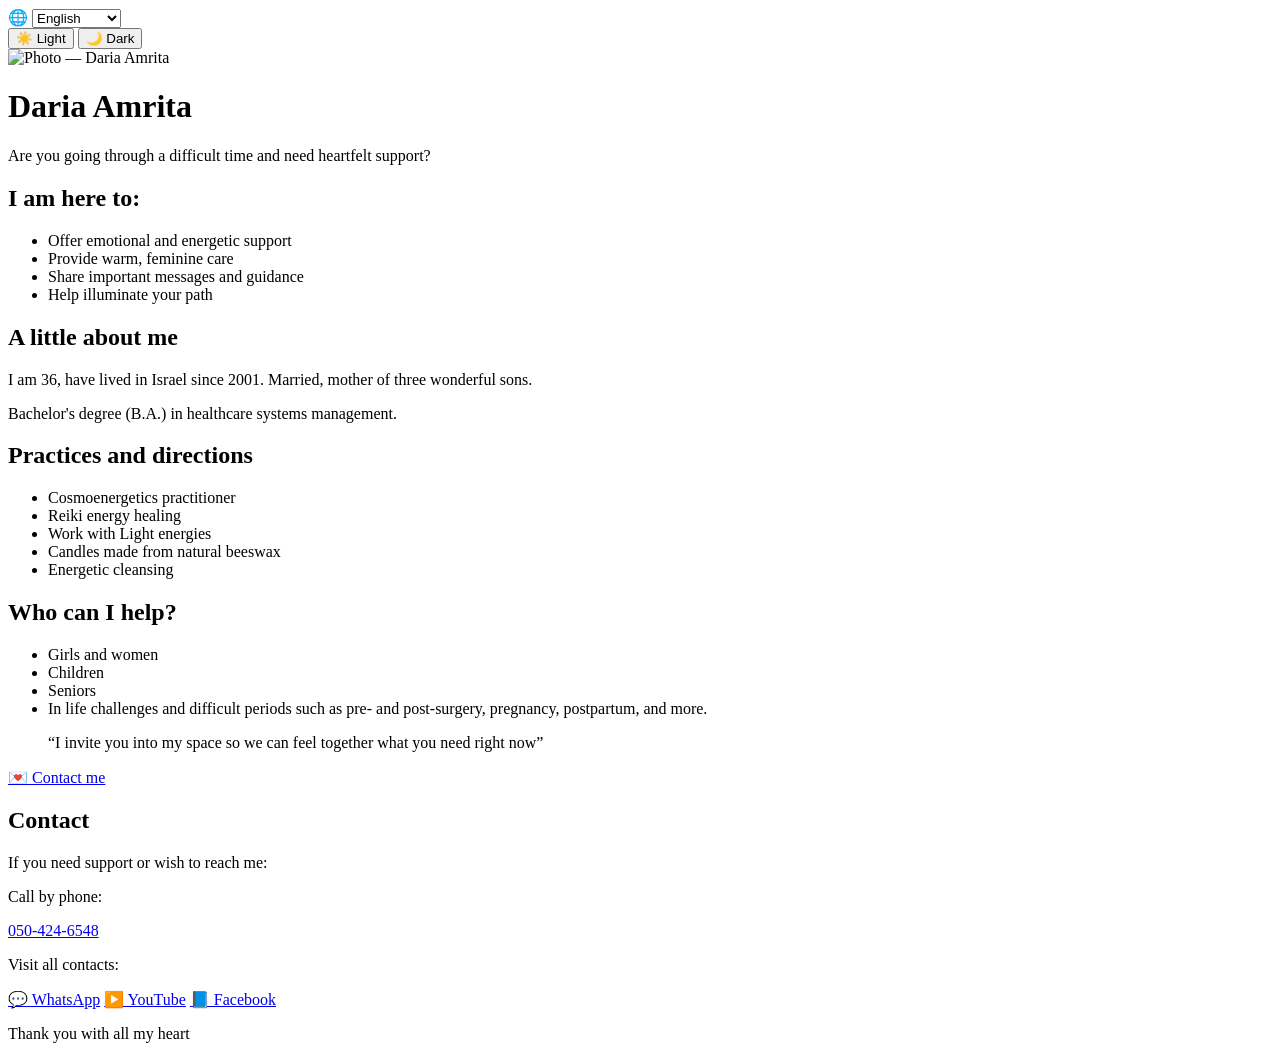
==== index.source.html @ 79fa558c "Create index.source.html" ====
<!DOCTYPE html>
<html lang="en">
<head>
  <meta charset="UTF-8">
  <meta name="viewport" content="width=device-width, initial-scale=1.0">
  <meta name="description" content="Daria Amrita — emotional and energetic support, Reiki, work with Light energies. Israel.">
  <title>Daria Amrita</title>
  <script>
    (function () {
      if (!/github\.io$/i.test(location.hostname)) {
        return;
      }
      var parts = location.pathname.split('/').filter(Boolean);
      if (parts.length && /\.html?$/i.test(parts[parts.length - 1])) {
        parts.pop();
      }
      if (parts.length) {
        var base = document.createElement('base');
        base.href = '/' + parts.join('/') + '/';
        document.head.appendChild(base);
      }
    })();
  </script>
  <script>
    (function () {
      if (localStorage.getItem('theme') === 'dark') {
        document.documentElement.setAttribute('data-theme', 'dark');
      }
      var lang = localStorage.getItem('lang') || 'en';
      document.documentElement.lang = lang;
      if (lang === 'ar' || lang === 'he') {
        document.documentElement.dir = 'rtl';
      }
    })();
  </script>
    <link rel="stylesheet" href="styles.css">
</head>
<body>

  <div class="toolbar">
    <label class="lang-switch">
      <span class="lang-switch__icon" aria-hidden="true">🌐</span>
      <select id="lang-select" class="lang-switch__select" aria-label="Site language">
        <option value="en" selected>English</option>
        <option value="ru">Русский</option>
        <option value="uk">Українська</option>
        <option value="de">Deutsch</option>
        <option value="fr">Français</option>
        <option value="es">Español</option>
        <option value="it">Italiano</option>
        <option value="pt">Português</option>
        <option value="pl">Polski</option>
        <option value="tr">Türkçe</option>
        <option value="ar">العربية</option>
        <option value="he">עברית</option>
        <option value="zh">中文</option>
        <option value="ja">日本語</option>
        <option value="ko">한국어</option>
      </select>
    </label>

    <div class="theme-switch" role="group" aria-label="Display theme">
      <button
        type="button"
        class="theme-switch__btn is-active"
        data-theme-set="light"
        aria-pressed="true"
        data-i18n="themeLight"
      >
        ☀️ Light
      </button>
      <button
        type="button"
        class="theme-switch__btn"
        data-theme-set="dark"
        aria-pressed="false"
        data-i18n="themeDark"
      >
        🌙 Dark
      </button>
    </div>
  </div>

  <div class="hero">
    <div class="overlay" aria-hidden="true"></div>

    <main class="content">

      <header>
        <img
          class="avatar"
          src="https://i.postimg.cc/G3xcrHGc/Whats-App-Image-2026-05-20-at-17-21-42.jpg"
          alt="Photo — Daria Amrita"
          width="180"
          height="180"
          loading="eager"
          data-i18n-alt="avatarAlt"
        >
        <h1 class="page-title" data-i18n="pageTitle">Daria Amrita</h1>
        <p class="intro" data-i18n="intro">
          Are you going through a difficult time and need heartfelt support?
        </p>
      </header>

      <section class="card" aria-labelledby="help-title">
        <h2 class="card__title" id="help-title" data-i18n="helpTitle">I am here to:</h2>
        <ul class="card__list">
          <li data-i18n="help1">Offer emotional and energetic support</li>
          <li data-i18n="help2">Provide warm, feminine care</li>
          <li data-i18n="help3">Share important messages and guidance</li>
          <li data-i18n="help4">Help illuminate your path</li>
        </ul>
      </section>

      <section class="card" aria-labelledby="about-title">
        <h2 class="card__title" id="about-title" data-i18n="aboutTitle">A little about me</h2>
        <p data-i18n="aboutP1">
          I am 36, have lived in Israel since 2001. Married, mother of three wonderful sons.
        </p>
        <p data-i18n="aboutP2">
          Bachelor's degree (B.A.) in healthcare systems management.
        </p>
      </section>

      <section class="card" aria-labelledby="practices-title">
        <h2 class="card__title" id="practices-title" data-i18n="practicesTitle">Practices and directions</h2>
        <ul class="card__list">
          <li data-i18n="practice1">Cosmoenergetics practitioner</li>
          <li data-i18n="practice2">Reiki energy healing</li>
          <li data-i18n="practice3">Work with Light energies</li>
          <li data-i18n="practice4">Candles made from natural beeswax</li>
          <li data-i18n="practice5">Energetic cleansing</li>
        </ul>
      </section>

      <section class="card" aria-labelledby="audience-title">
        <h2 class="card__title" id="audience-title" data-i18n="audienceTitle">Who can I help?</h2>
        <ul class="card__list">
          <li data-i18n="audience1">Girls and women</li>
          <li data-i18n="audience2">Children</li>
          <li data-i18n="audience3">Seniors</li>
          <li data-i18n="audience4">
            In life challenges and difficult periods such as pre- and post-surgery, pregnancy, postpartum, and more.
          </li>
        </ul>
      </section>

      <blockquote class="quote">
        <p data-i18n="quote">
          “I invite you into my space so we can feel together what you need right now”
        </p>
      </blockquote>

      <a class="button" href="#contact" data-scroll-to="contact" data-i18n="contactBtn">
        💌 Contact me
      </a>

      <section
        id="contact"
        class="card contact-card"
        aria-labelledby="contact-title"
        tabindex="-1"
      >
        <h2 class="card__title" id="contact-title" data-i18n="contactTitle">Contact</h2>
        <p data-i18n="contactText">
          If you need support or wish to reach me — please get in touch.
        </p>
        <p class="contact-card__lead" data-i18n="contactPhoneLead">Call by phone:</p>
        <p class="contact-card__phone">
          <a href="tel:+972504246548">050-424-6548</a>
        </p>
        <p class="contact-card__lead" data-i18n="contactSocialLead">Visit all contacts:</p>

        <div class="social-grid">
          <a
            class="social-card"
            href="https://api.whatsapp.com/send/?phone=972504246548"
            target="_blank"
            rel="noopener noreferrer"
            data-i18n="socialWhatsApp"
          >💬 WhatsApp</a>
          <a
            class="social-card"
            href="https://youtube.com/@dariamrita?si=xguHgvU_ulY8SpUN"
            target="_blank"
            rel="noopener noreferrer"
            data-i18n="socialYoutube"
          >▶️ YouTube</a>
          <a
            class="social-card"
            href="https://www.facebook.com/share/1Fx1Rzk5zf/"
            target="_blank"
            rel="noopener noreferrer"
            data-i18n="socialFacebook"
          >📘 Facebook</a>
        </div>
      </section>

      <footer class="site-footer">
        <p data-i18n="footer">Thank you with all my heart</p>
      </footer>

    </main>
  </div>

  <script src="script.js" defer></script>
</body>
</html>
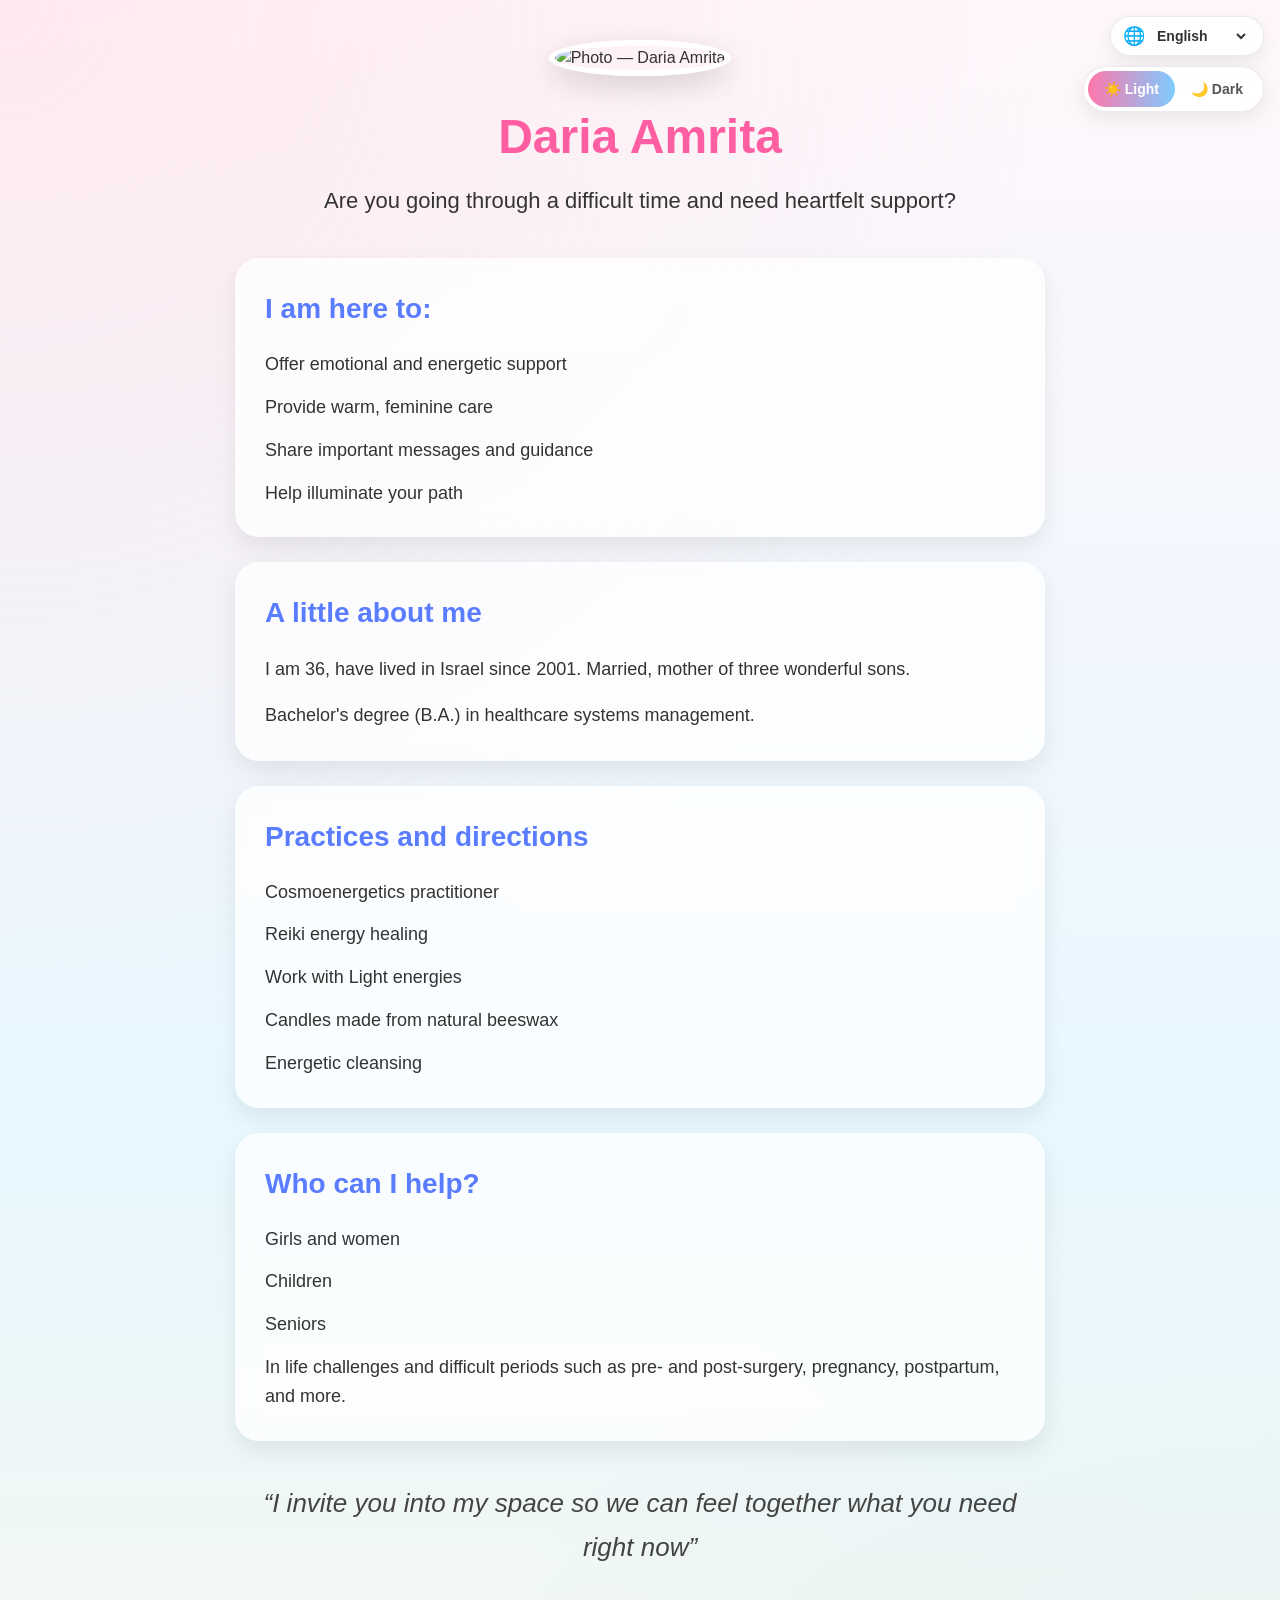
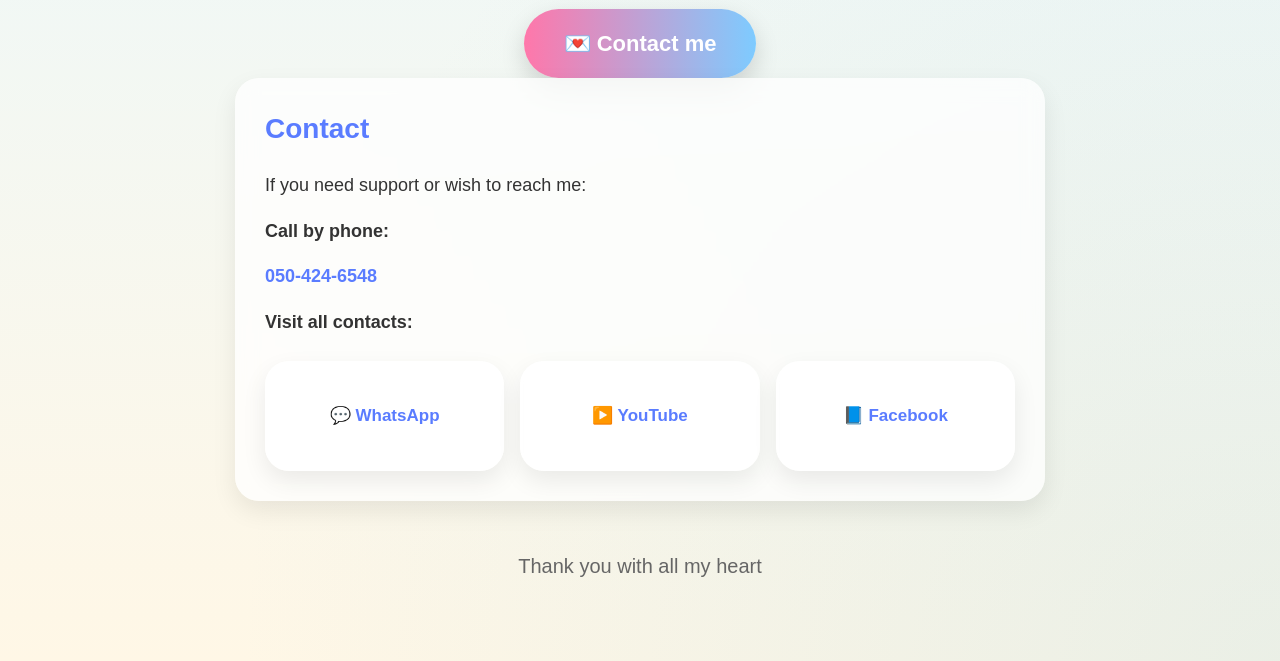
==== commit a4f4e3ec: "Add files via upload" ====
--- a/index.source.html
+++ b/index.source.html
@@ -1,208 +1,208 @@
-<!DOCTYPE html>
-<html lang="en">
-<head>
-  <meta charset="UTF-8">
-  <meta name="viewport" content="width=device-width, initial-scale=1.0">
-  <meta name="description" content="Daria Amrita — emotional and energetic support, Reiki, work with Light energies. Israel.">
-  <title>Daria Amrita</title>
-  <script>
-    (function () {
-      if (!/github\.io$/i.test(location.hostname)) {
-        return;
-      }
-      var parts = location.pathname.split('/').filter(Boolean);
-      if (parts.length && /\.html?$/i.test(parts[parts.length - 1])) {
-        parts.pop();
-      }
-      if (parts.length) {
-        var base = document.createElement('base');
-        base.href = '/' + parts.join('/') + '/';
-        document.head.appendChild(base);
-      }
-    })();
-  </script>
-  <script>
-    (function () {
-      if (localStorage.getItem('theme') === 'dark') {
-        document.documentElement.setAttribute('data-theme', 'dark');
-      }
-      var lang = localStorage.getItem('lang') || 'en';
-      document.documentElement.lang = lang;
-      if (lang === 'ar' || lang === 'he') {
-        document.documentElement.dir = 'rtl';
-      }
-    })();
-  </script>
+<!DOCTYPE html>
+<html lang="en">
+<head>
+  <meta charset="UTF-8">
+  <meta name="viewport" content="width=device-width, initial-scale=1.0">
+  <meta name="description" content="Daria Amrita — emotional and energetic support, Reiki, work with Light energies. Israel.">
+  <title>Daria Amrita</title>
+  <script>
+    (function () {
+      if (!/github\.io$/i.test(location.hostname)) {
+        return;
+      }
+      var parts = location.pathname.split('/').filter(Boolean);
+      if (parts.length && /\.html?$/i.test(parts[parts.length - 1])) {
+        parts.pop();
+      }
+      if (parts.length) {
+        var base = document.createElement('base');
+        base.href = '/' + parts.join('/') + '/';
+        document.head.appendChild(base);
+      }
+    })();
+  </script>
+  <script>
+    (function () {
+      if (localStorage.getItem('theme') === 'dark') {
+        document.documentElement.setAttribute('data-theme', 'dark');
+      }
+      var lang = localStorage.getItem('lang') || 'en';
+      document.documentElement.lang = lang;
+      if (lang === 'ar' || lang === 'he') {
+        document.documentElement.dir = 'rtl';
+      }
+    })();
+  </script>
     <link rel="stylesheet" href="styles.css">
 </head>
-<body>
-
-  <div class="toolbar">
-    <label class="lang-switch">
-      <span class="lang-switch__icon" aria-hidden="true">🌐</span>
-      <select id="lang-select" class="lang-switch__select" aria-label="Site language">
-        <option value="en" selected>English</option>
-        <option value="ru">Русский</option>
-        <option value="uk">Українська</option>
-        <option value="de">Deutsch</option>
-        <option value="fr">Français</option>
-        <option value="es">Español</option>
-        <option value="it">Italiano</option>
-        <option value="pt">Português</option>
-        <option value="pl">Polski</option>
-        <option value="tr">Türkçe</option>
-        <option value="ar">العربية</option>
-        <option value="he">עברית</option>
-        <option value="zh">中文</option>
-        <option value="ja">日本語</option>
-        <option value="ko">한국어</option>
-      </select>
-    </label>
-
-    <div class="theme-switch" role="group" aria-label="Display theme">
-      <button
-        type="button"
-        class="theme-switch__btn is-active"
-        data-theme-set="light"
-        aria-pressed="true"
-        data-i18n="themeLight"
-      >
-        ☀️ Light
-      </button>
-      <button
-        type="button"
-        class="theme-switch__btn"
-        data-theme-set="dark"
-        aria-pressed="false"
-        data-i18n="themeDark"
-      >
-        🌙 Dark
-      </button>
-    </div>
-  </div>
-
-  <div class="hero">
-    <div class="overlay" aria-hidden="true"></div>
-
-    <main class="content">
-
-      <header>
-        <img
-          class="avatar"
-          src="https://i.postimg.cc/G3xcrHGc/Whats-App-Image-2026-05-20-at-17-21-42.jpg"
-          alt="Photo — Daria Amrita"
-          width="180"
-          height="180"
-          loading="eager"
-          data-i18n-alt="avatarAlt"
-        >
-        <h1 class="page-title" data-i18n="pageTitle">Daria Amrita</h1>
-        <p class="intro" data-i18n="intro">
-          Are you going through a difficult time and need heartfelt support?
-        </p>
-      </header>
-
-      <section class="card" aria-labelledby="help-title">
-        <h2 class="card__title" id="help-title" data-i18n="helpTitle">I am here to:</h2>
-        <ul class="card__list">
-          <li data-i18n="help1">Offer emotional and energetic support</li>
-          <li data-i18n="help2">Provide warm, feminine care</li>
-          <li data-i18n="help3">Share important messages and guidance</li>
-          <li data-i18n="help4">Help illuminate your path</li>
-        </ul>
-      </section>
-
-      <section class="card" aria-labelledby="about-title">
-        <h2 class="card__title" id="about-title" data-i18n="aboutTitle">A little about me</h2>
-        <p data-i18n="aboutP1">
-          I am 36, have lived in Israel since 2001. Married, mother of three wonderful sons.
-        </p>
-        <p data-i18n="aboutP2">
-          Bachelor's degree (B.A.) in healthcare systems management.
-        </p>
-      </section>
-
-      <section class="card" aria-labelledby="practices-title">
-        <h2 class="card__title" id="practices-title" data-i18n="practicesTitle">Practices and directions</h2>
-        <ul class="card__list">
-          <li data-i18n="practice1">Cosmoenergetics practitioner</li>
-          <li data-i18n="practice2">Reiki energy healing</li>
-          <li data-i18n="practice3">Work with Light energies</li>
-          <li data-i18n="practice4">Candles made from natural beeswax</li>
-          <li data-i18n="practice5">Energetic cleansing</li>
-        </ul>
-      </section>
-
-      <section class="card" aria-labelledby="audience-title">
-        <h2 class="card__title" id="audience-title" data-i18n="audienceTitle">Who can I help?</h2>
-        <ul class="card__list">
-          <li data-i18n="audience1">Girls and women</li>
-          <li data-i18n="audience2">Children</li>
-          <li data-i18n="audience3">Seniors</li>
-          <li data-i18n="audience4">
-            In life challenges and difficult periods such as pre- and post-surgery, pregnancy, postpartum, and more.
-          </li>
-        </ul>
-      </section>
-
-      <blockquote class="quote">
-        <p data-i18n="quote">
-          “I invite you into my space so we can feel together what you need right now”
-        </p>
-      </blockquote>
-
-      <a class="button" href="#contact" data-scroll-to="contact" data-i18n="contactBtn">
-        💌 Contact me
-      </a>
-
-      <section
-        id="contact"
-        class="card contact-card"
-        aria-labelledby="contact-title"
-        tabindex="-1"
-      >
-        <h2 class="card__title" id="contact-title" data-i18n="contactTitle">Contact</h2>
-        <p data-i18n="contactText">
-          If you need support or wish to reach me — please get in touch.
-        </p>
-        <p class="contact-card__lead" data-i18n="contactPhoneLead">Call by phone:</p>
-        <p class="contact-card__phone">
-          <a href="tel:+972504246548">050-424-6548</a>
-        </p>
-        <p class="contact-card__lead" data-i18n="contactSocialLead">Visit all contacts:</p>
-
-        <div class="social-grid">
-          <a
-            class="social-card"
-            href="https://api.whatsapp.com/send/?phone=972504246548"
-            target="_blank"
-            rel="noopener noreferrer"
-            data-i18n="socialWhatsApp"
-          >💬 WhatsApp</a>
-          <a
-            class="social-card"
-            href="https://youtube.com/@dariamrita?si=xguHgvU_ulY8SpUN"
-            target="_blank"
-            rel="noopener noreferrer"
-            data-i18n="socialYoutube"
-          >▶️ YouTube</a>
-          <a
-            class="social-card"
-            href="https://www.facebook.com/share/1Fx1Rzk5zf/"
-            target="_blank"
-            rel="noopener noreferrer"
-            data-i18n="socialFacebook"
-          >📘 Facebook</a>
-        </div>
-      </section>
-
-      <footer class="site-footer">
-        <p data-i18n="footer">Thank you with all my heart</p>
-      </footer>
-
-    </main>
-  </div>
-
+<body>
+
+  <div class="toolbar">
+    <label class="lang-switch">
+      <span class="lang-switch__icon" aria-hidden="true">🌐</span>
+      <select id="lang-select" class="lang-switch__select" aria-label="Site language">
+        <option value="en" selected>English</option>
+        <option value="ru">Русский</option>
+        <option value="uk">Українська</option>
+        <option value="de">Deutsch</option>
+        <option value="fr">Français</option>
+        <option value="es">Español</option>
+        <option value="it">Italiano</option>
+        <option value="pt">Português</option>
+        <option value="pl">Polski</option>
+        <option value="tr">Türkçe</option>
+        <option value="ar">العربية</option>
+        <option value="he">עברית</option>
+        <option value="zh">中文</option>
+        <option value="ja">日本語</option>
+        <option value="ko">한국어</option>
+      </select>
+    </label>
+
+    <div class="theme-switch" role="group" aria-label="Display theme">
+      <button
+        type="button"
+        class="theme-switch__btn is-active"
+        data-theme-set="light"
+        aria-pressed="true"
+        data-i18n="themeLight"
+      >
+        ☀️ Light
+      </button>
+      <button
+        type="button"
+        class="theme-switch__btn"
+        data-theme-set="dark"
+        aria-pressed="false"
+        data-i18n="themeDark"
+      >
+        🌙 Dark
+      </button>
+    </div>
+  </div>
+
+  <div class="hero">
+    <div class="overlay" aria-hidden="true"></div>
+
+    <main class="content">
+
+      <header>
+        <img
+          class="avatar"
+          src="https://i.postimg.cc/G3xcrHGc/Whats-App-Image-2026-05-20-at-17-21-42.jpg"
+          alt="Photo — Daria Amrita"
+          width="180"
+          height="180"
+          loading="eager"
+          data-i18n-alt="avatarAlt"
+        >
+        <h1 class="page-title" data-i18n="pageTitle">Daria Amrita</h1>
+        <p class="intro" data-i18n="intro">
+          Are you going through a difficult time and need heartfelt support?
+        </p>
+      </header>
+
+      <section class="card" aria-labelledby="help-title">
+        <h2 class="card__title" id="help-title" data-i18n="helpTitle">I am here to:</h2>
+        <ul class="card__list">
+          <li data-i18n="help1">Offer emotional and energetic support</li>
+          <li data-i18n="help2">Provide warm, feminine care</li>
+          <li data-i18n="help3">Share important messages and guidance</li>
+          <li data-i18n="help4">Help illuminate your path</li>
+        </ul>
+      </section>
+
+      <section class="card" aria-labelledby="about-title">
+        <h2 class="card__title" id="about-title" data-i18n="aboutTitle">A little about me</h2>
+        <p data-i18n="aboutP1">
+          I am 36, have lived in Israel since 2001. Married, mother of three wonderful sons.
+        </p>
+        <p data-i18n="aboutP2">
+          Bachelor's degree (B.A.) in healthcare systems management.
+        </p>
+      </section>
+
+      <section class="card" aria-labelledby="practices-title">
+        <h2 class="card__title" id="practices-title" data-i18n="practicesTitle">Practices and directions</h2>
+        <ul class="card__list">
+          <li data-i18n="practice1">Cosmoenergetics practitioner</li>
+          <li data-i18n="practice2">Reiki energy healing</li>
+          <li data-i18n="practice3">Work with Light energies</li>
+          <li data-i18n="practice4">Candles made from natural beeswax</li>
+          <li data-i18n="practice5">Energetic cleansing</li>
+        </ul>
+      </section>
+
+      <section class="card" aria-labelledby="audience-title">
+        <h2 class="card__title" id="audience-title" data-i18n="audienceTitle">Who can I help?</h2>
+        <ul class="card__list">
+          <li data-i18n="audience1">Girls and women</li>
+          <li data-i18n="audience2">Children</li>
+          <li data-i18n="audience3">Seniors</li>
+          <li data-i18n="audience4">
+            In life challenges and difficult periods such as pre- and post-surgery, pregnancy, postpartum, and more.
+          </li>
+        </ul>
+      </section>
+
+      <blockquote class="quote">
+        <p data-i18n="quote">
+          “I invite you into my space so we can feel together what you need right now”
+        </p>
+      </blockquote>
+
+      <a class="button" href="#contact" data-scroll-to="contact" data-i18n="contactBtn">
+        💌 Contact me
+      </a>
+
+      <section
+        id="contact"
+        class="card contact-card"
+        aria-labelledby="contact-title"
+        tabindex="-1"
+      >
+        <h2 class="card__title" id="contact-title" data-i18n="contactTitle">Contact</h2>
+        <p data-i18n="contactText">
+          If you need support or wish to reach me — please get in touch.
+        </p>
+        <p class="contact-card__lead" data-i18n="contactPhoneLead">Call by phone:</p>
+        <p class="contact-card__phone">
+          <a href="tel:+972504246548">050-424-6548</a>
+        </p>
+        <p class="contact-card__lead" data-i18n="contactSocialLead">Visit all contacts:</p>
+
+        <div class="social-grid">
+          <a
+            class="social-card"
+            href="https://api.whatsapp.com/send/?phone=972504246548"
+            target="_blank"
+            rel="noopener noreferrer"
+            data-i18n="socialWhatsApp"
+          >💬 WhatsApp</a>
+          <a
+            class="social-card"
+            href="https://youtube.com/@dariamrita?si=xguHgvU_ulY8SpUN"
+            target="_blank"
+            rel="noopener noreferrer"
+            data-i18n="socialYoutube"
+          >▶️ YouTube</a>
+          <a
+            class="social-card"
+            href="https://www.facebook.com/share/1Fx1Rzk5zf/"
+            target="_blank"
+            rel="noopener noreferrer"
+            data-i18n="socialFacebook"
+          >📘 Facebook</a>
+        </div>
+      </section>
+
+      <footer class="site-footer">
+        <p data-i18n="footer">Thank you with all my heart</p>
+      </footer>
+
+    </main>
+  </div>
+
   <script src="script.js" defer></script>
 </body>
 </html>
--- a/styles.css
+++ b/styles.css
@@ -0,0 +1,471 @@
+/* =========================
+   CSS — Дарья Амрита
+   ========================= */
+
+*,
+*::before,
+*::after {
+  margin: 0;
+  padding: 0;
+  box-sizing: border-box;
+}
+
+:root {
+  --bg-body: linear-gradient(180deg, #fff7fb, #e8f8ff, #fff7e6);
+  --overlay-1: rgba(255, 192, 203, 0.25);
+  --overlay-2: rgba(173, 216, 230, 0.25);
+  --text: #333;
+  --text-muted: #666;
+  --text-quote: #444;
+  --title: #ff5fa2;
+  --accent: #5a7cff;
+  --card-bg: rgba(255, 255, 255, 0.75);
+  --card-shadow: rgba(0, 0, 0, 0.08);
+  --avatar-border: #fff;
+  --avatar-shadow: rgba(0, 0, 0, 0.15);
+  --btn-gradient: linear-gradient(90deg, #ff77aa, #7ecbff);
+  --btn-shadow: rgba(0, 0, 0, 0.15);
+  --theme-switch-bg: rgba(255, 255, 255, 0.9);
+  --theme-switch-border: rgba(0, 0, 0, 0.08);
+  --theme-switch-inactive: #555;
+  --theme-switch-active-bg: linear-gradient(90deg, #ff77aa, #7ecbff);
+  --theme-switch-active-text: #fff;
+}
+
+[data-theme="dark"] {
+  --bg-body: linear-gradient(180deg, #1a1525, #252038, #1e1a2e);
+  --overlay-1: rgba(255, 127, 180, 0.12);
+  --overlay-2: rgba(126, 203, 255, 0.12);
+  --text: #e8e4f0;
+  --text-muted: #a8a0b8;
+  --text-quote: #d4cee8;
+  --title: #ff8fc4;
+  --accent: #8ba8ff;
+  --card-bg: rgba(40, 34, 58, 0.85);
+  --card-shadow: rgba(0, 0, 0, 0.35);
+  --avatar-border: #3d3558;
+  --avatar-shadow: rgba(0, 0, 0, 0.4);
+  --btn-gradient: linear-gradient(90deg, #c95d8a, #5a9fd4);
+  --btn-shadow: rgba(0, 0, 0, 0.35);
+  --theme-switch-bg: rgba(40, 34, 58, 0.95);
+  --theme-switch-border: rgba(255, 255, 255, 0.1);
+  --theme-switch-inactive: #c8c0d8;
+  --theme-switch-active-bg: linear-gradient(90deg, #c95d8a, #5a9fd4);
+  --theme-switch-active-text: #fff;
+}
+
+html {
+  scroll-behavior: smooth;
+}
+
+body {
+  font-family: Arial, Helvetica, sans-serif;
+  background: var(--bg-body);
+  color: var(--text);
+  line-height: 1.5;
+  transition: background 0.35s ease, color 0.35s ease;
+}
+
+.toolbar {
+  position: fixed;
+  top: 16px;
+  right: 16px;
+  z-index: 100;
+  display: flex;
+  flex-direction: column;
+  align-items: flex-end;
+  gap: 10px;
+  max-width: calc(100% - 32px);
+}
+
+.lang-switch {
+  display: flex;
+  align-items: center;
+  gap: 8px;
+  padding: 6px 14px 6px 12px;
+  border-radius: 50px;
+  background: var(--theme-switch-bg);
+  border: 1px solid var(--theme-switch-border);
+  box-shadow: 0 6px 20px var(--card-shadow);
+  backdrop-filter: blur(10px);
+  -webkit-backdrop-filter: blur(10px);
+}
+
+.lang-switch__icon {
+  font-size: 18px;
+  line-height: 1;
+}
+
+.lang-switch__select {
+  border: none;
+  background: transparent;
+  color: var(--text);
+  font-family: inherit;
+  font-size: 14px;
+  font-weight: bold;
+  cursor: pointer;
+  max-width: 160px;
+  padding: 4px 0;
+}
+
+.lang-switch__select:focus-visible {
+  outline: 2px solid var(--accent);
+  outline-offset: 2px;
+  border-radius: 4px;
+}
+
+[data-theme="dark"] .lang-switch__select {
+  color-scheme: light;
+}
+
+[data-theme="dark"] .lang-switch__select option {
+  color: #1a1a1a;
+  background-color: #fff;
+}
+
+.theme-switch {
+  display: flex;
+  gap: 0;
+  padding: 4px;
+  border-radius: 50px;
+  background: var(--theme-switch-bg);
+  border: 1px solid var(--theme-switch-border);
+  box-shadow: 0 6px 20px var(--card-shadow);
+  backdrop-filter: blur(10px);
+  -webkit-backdrop-filter: blur(10px);
+}
+
+.theme-switch__btn {
+  padding: 10px 16px;
+  border: none;
+  border-radius: 50px;
+  cursor: pointer;
+  font-family: inherit;
+  font-size: 14px;
+  font-weight: bold;
+  color: var(--theme-switch-inactive);
+  background: transparent;
+  transition: background 0.25s ease, color 0.25s ease;
+}
+
+.theme-switch__btn.is-active {
+  background: var(--theme-switch-active-bg);
+  color: var(--theme-switch-active-text);
+}
+
+.theme-switch__btn:focus-visible {
+  outline: 2px solid var(--accent);
+  outline-offset: 2px;
+}
+
+.hero {
+  min-height: 100vh;
+  position: relative;
+  overflow: hidden;
+}
+
+.overlay {
+  position: absolute;
+  inset: 0;
+  pointer-events: none;
+  background:
+    radial-gradient(circle at top left, var(--overlay-1), transparent 40%),
+    radial-gradient(circle at bottom right, var(--overlay-2), transparent 40%);
+  transition: background 0.35s ease;
+}
+
+.content {
+  position: relative;
+  z-index: 2;
+  max-width: 850px;
+  margin: 0 auto;
+  padding: 40px 20px 80px;
+  text-align: center;
+}
+
+.avatar {
+  width: 180px;
+  height: 180px;
+  border-radius: 50%;
+  object-fit: cover;
+  border: 6px solid var(--avatar-border);
+  box-shadow: 0 10px 30px var(--avatar-shadow);
+  margin-bottom: 25px;
+  transition: border-color 0.35s ease, box-shadow 0.35s ease;
+}
+
+.page-title {
+  font-size: 48px;
+  margin-bottom: 10px;
+  color: var(--title);
+  transition: color 0.35s ease;
+}
+
+.intro {
+  font-size: 22px;
+  line-height: 1.6;
+  margin-bottom: 40px;
+}
+
+.card {
+  background: var(--card-bg);
+  backdrop-filter: blur(10px);
+  -webkit-backdrop-filter: blur(10px);
+  border-radius: 24px;
+  padding: 30px;
+  margin-bottom: 25px;
+  box-shadow: 0 10px 25px var(--card-shadow);
+  text-align: start;
+  transition: background 0.35s ease, box-shadow 0.35s ease;
+}
+
+.card__title {
+  margin-bottom: 20px;
+  color: var(--accent);
+  font-size: 28px;
+  font-weight: bold;
+  transition: color 0.35s ease;
+}
+
+.card p {
+  margin-bottom: 15px;
+  line-height: 1.7;
+  font-size: 18px;
+}
+
+.card p:last-child {
+  margin-bottom: 0;
+}
+
+.card__list {
+  list-style: none;
+}
+
+.card__list li {
+  margin-bottom: 14px;
+  line-height: 1.6;
+  font-size: 18px;
+}
+
+.card__list li:last-child {
+  margin-bottom: 0;
+}
+
+.quote {
+  margin: 40px 0;
+  font-size: 26px;
+  line-height: 1.7;
+  color: var(--text-quote);
+  font-style: italic;
+  transition: color 0.35s ease;
+}
+
+.button {
+  display: inline-block;
+  padding: 18px 40px;
+  border: none;
+  border-radius: 50px;
+  cursor: pointer;
+  text-decoration: none;
+  background: var(--btn-gradient);
+  color: #fff;
+  font-size: 22px;
+  font-weight: bold;
+  transition: transform 0.3s ease, box-shadow 0.3s ease, background 0.35s ease;
+  box-shadow: 0 10px 25px var(--btn-shadow);
+}
+
+.button:hover {
+  transform: scale(1.05);
+}
+
+.button:focus-visible {
+  outline: 3px solid var(--accent);
+  outline-offset: 4px;
+}
+
+.site-footer {
+  margin-top: 50px;
+  font-size: 20px;
+  color: var(--text-muted);
+  transition: color 0.35s ease;
+}
+
+.contact-card__lead {
+  margin-bottom: 8px;
+  font-size: 18px;
+  font-weight: bold;
+  line-height: 1.5;
+}
+
+.contact-card__phone {
+  margin-bottom: 20px;
+  font-size: 18px;
+  line-height: 1.5;
+}
+
+.contact-card a {
+  color: var(--accent);
+  font-weight: bold;
+  text-decoration: none;
+  transition: color 0.35s ease;
+}
+
+.contact-card a:hover,
+.contact-card a:focus-visible {
+  text-decoration: underline;
+}
+
+.contact-card .social-grid {
+  display: grid;
+  grid-template-columns: repeat(3, 1fr);
+  gap: 16px;
+  margin-top: 24px;
+}
+
+.social-card {
+  display: flex;
+  align-items: center;
+  justify-content: center;
+  min-height: 110px;
+  padding: 20px 14px;
+  background: var(--card-bg);
+  backdrop-filter: blur(10px);
+  -webkit-backdrop-filter: blur(10px);
+  border-radius: 24px;
+  box-shadow: 0 10px 25px var(--card-shadow);
+  text-decoration: none;
+  color: var(--accent);
+  font-size: 17px;
+  font-weight: bold;
+  line-height: 1.3;
+  text-align: center;
+  transition: transform 0.3s ease, box-shadow 0.35s ease, background 0.35s ease, color 0.35s ease;
+}
+
+.social-card:hover {
+  transform: translateY(-4px);
+  box-shadow: 0 14px 30px var(--card-shadow);
+}
+
+.social-card:focus-visible {
+  outline: 3px solid var(--accent);
+  outline-offset: 4px;
+}
+
+html[lang="zh"] body,
+html[lang="ja"] body,
+html[lang="ko"] body {
+  font-family: "Segoe UI", "Microsoft YaHei", "PingFang SC", "Hiragino Sans", "Malgun Gothic", sans-serif;
+}
+
+html[lang="ar"] body,
+html[lang="he"] body {
+  font-family: "Segoe UI", Tahoma, Arial, sans-serif;
+}
+
+@media (max-width: 768px) {
+  .toolbar {
+    top: 12px;
+    right: 12px;
+    left: 12px;
+    align-items: stretch;
+  }
+
+  .lang-switch {
+    justify-content: center;
+  }
+
+  .lang-switch__select {
+    flex: 1;
+    max-width: none;
+  }
+
+  .theme-switch {
+    justify-content: center;
+  }
+
+  .theme-switch__btn {
+    flex: 1;
+    padding: 10px 12px;
+    font-size: 13px;
+  }
+
+  .content {
+    padding-top: 120px;
+  }
+
+  .page-title {
+    font-size: 36px;
+  }
+
+  .intro {
+    font-size: 18px;
+  }
+
+  .card {
+    padding: 22px;
+  }
+
+  .card__title {
+    font-size: 24px;
+  }
+
+  .card p,
+  .card__list li,
+  .contact-card__lead,
+  .contact-card__phone {
+    font-size: 16px;
+  }
+
+  .quote {
+    font-size: 22px;
+  }
+
+  .button {
+    width: 100%;
+    font-size: 20px;
+  }
+
+  .contact-card .social-grid {
+    grid-template-columns: 1fr;
+  }
+
+  .social-card {
+    min-height: 72px;
+    font-size: 16px;
+  }
+}
+
+@media (prefers-reduced-motion: reduce) {
+  html {
+    scroll-behavior: auto;
+  }
+
+  body,
+  .overlay,
+  .avatar,
+  .page-title,
+  .card,
+  .card__title,
+  .quote,
+  .button,
+  .site-footer,
+  .contact-card a,
+  .social-card,
+  .theme-switch__btn {
+    transition: none;
+  }
+
+  .social-card:hover {
+    transform: none;
+  }
+
+  .button {
+    transition: none;
+  }
+
+  .button:hover {
+    transform: none;
+  }
+}
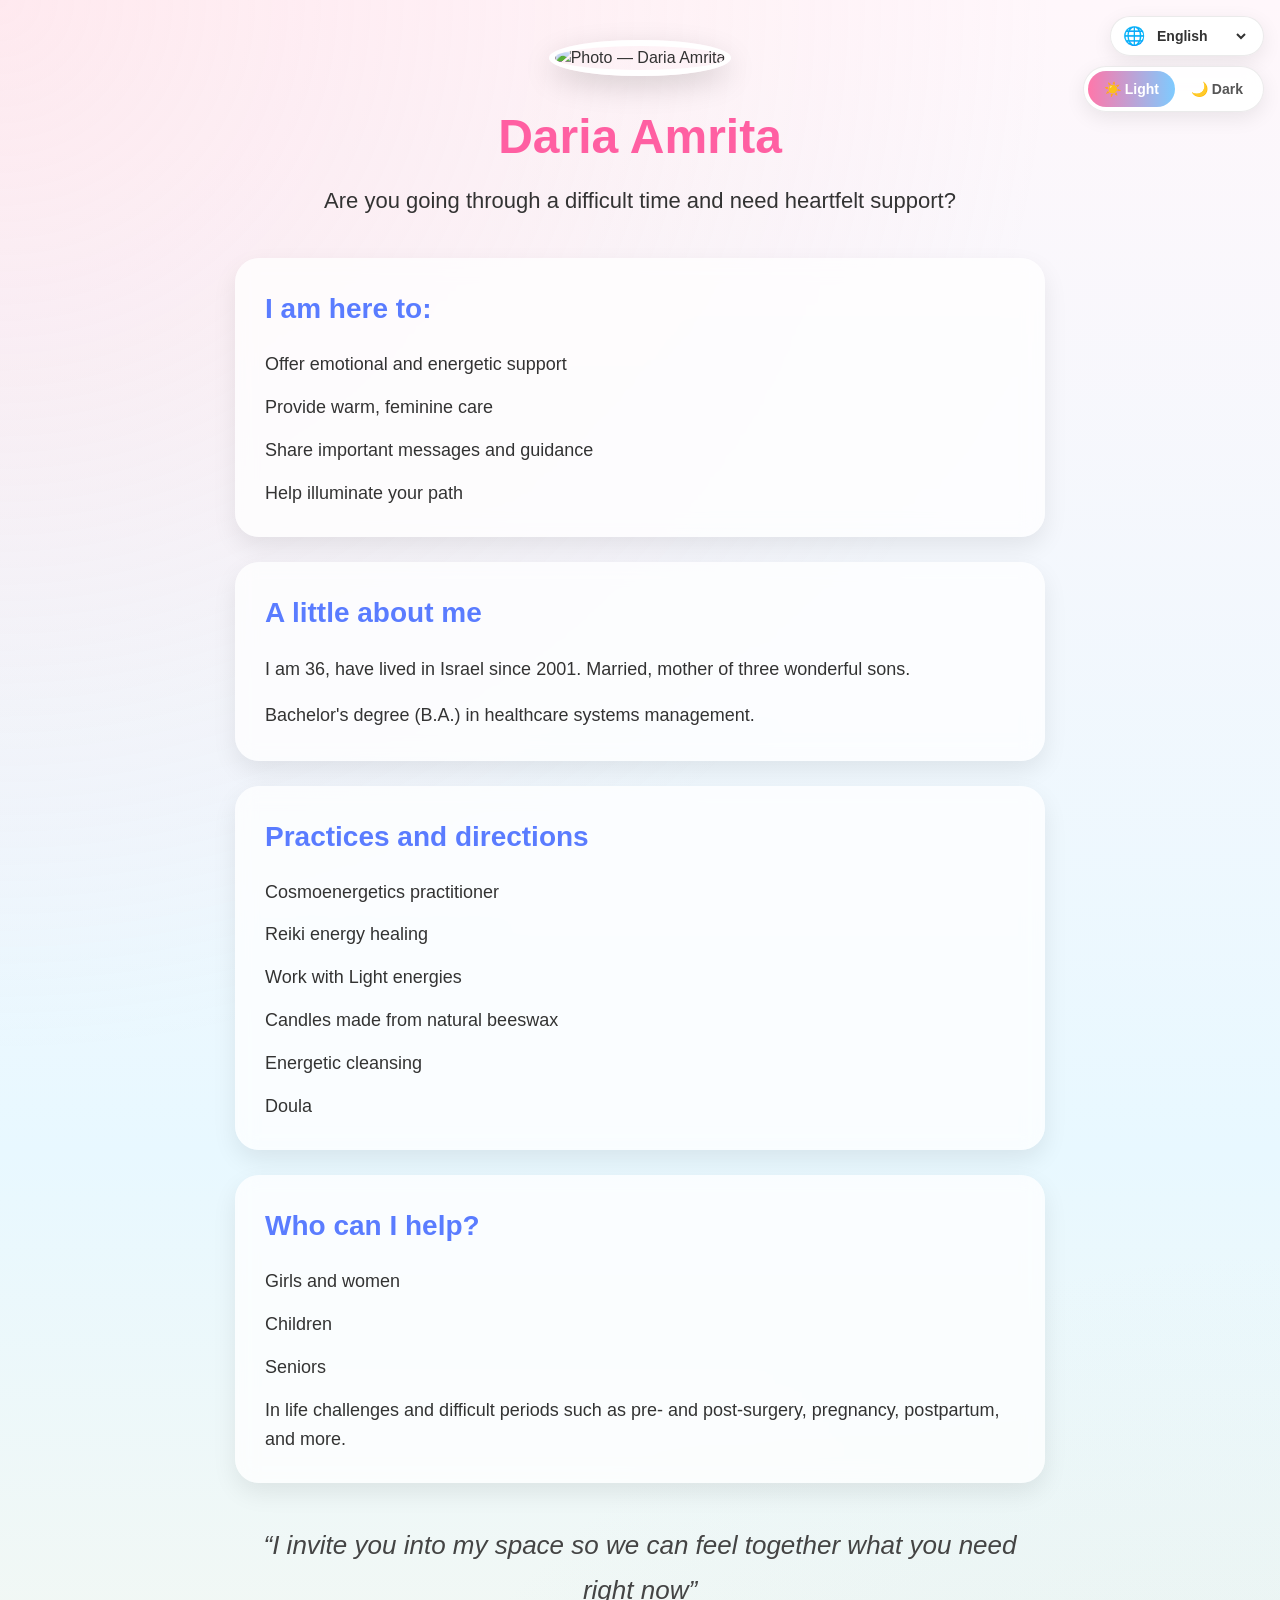
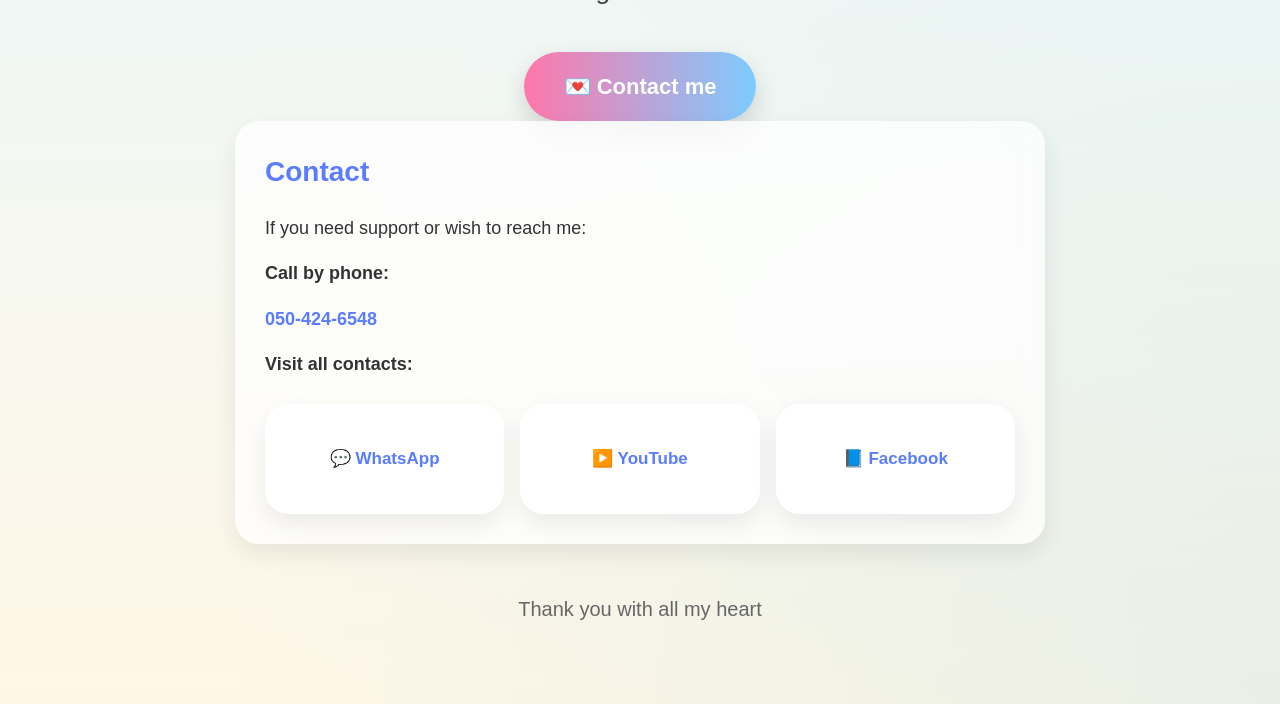
==== commit 9f886fbf: "Update index.source.html" ====
--- a/index.source.html
+++ b/index.source.html
@@ -33,8 +33,8 @@
       }
     })();
   </script>
-    <link rel="stylesheet" href="styles.css">
-</head>
+    <link rel="stylesheet" href="styles.css">
+</head>
 <body>
 
   <div class="toolbar">
@@ -130,6 +130,7 @@
           <li data-i18n="practice3">Work with Light energies</li>
           <li data-i18n="practice4">Candles made from natural beeswax</li>
           <li data-i18n="practice5">Energetic cleansing</li>
+          <li data-i18n="practice6">Doula</li>
         </ul>
       </section>
 
@@ -203,6 +204,6 @@
     </main>
   </div>
 
-  <script src="script.js" defer></script>
-</body>
-</html>
+  <script src="script.js" defer></script>
+</body>
+</html>
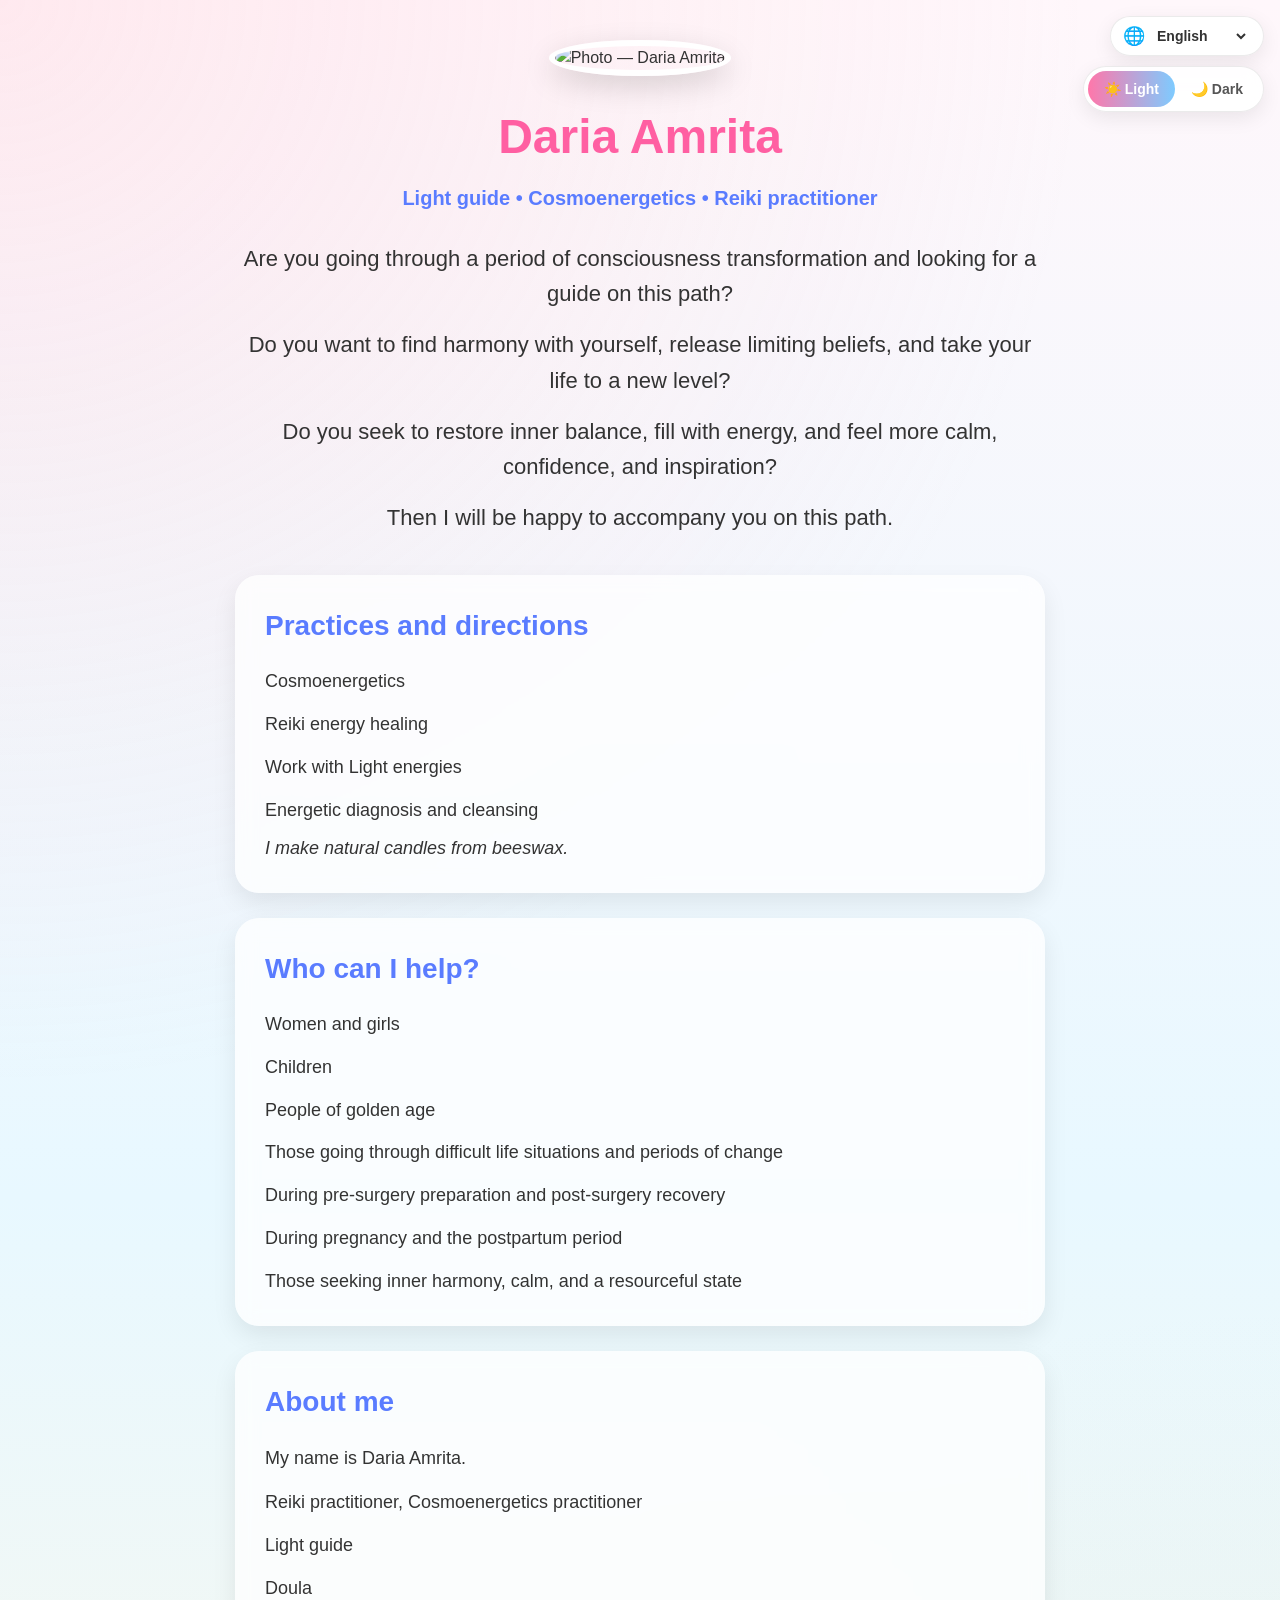
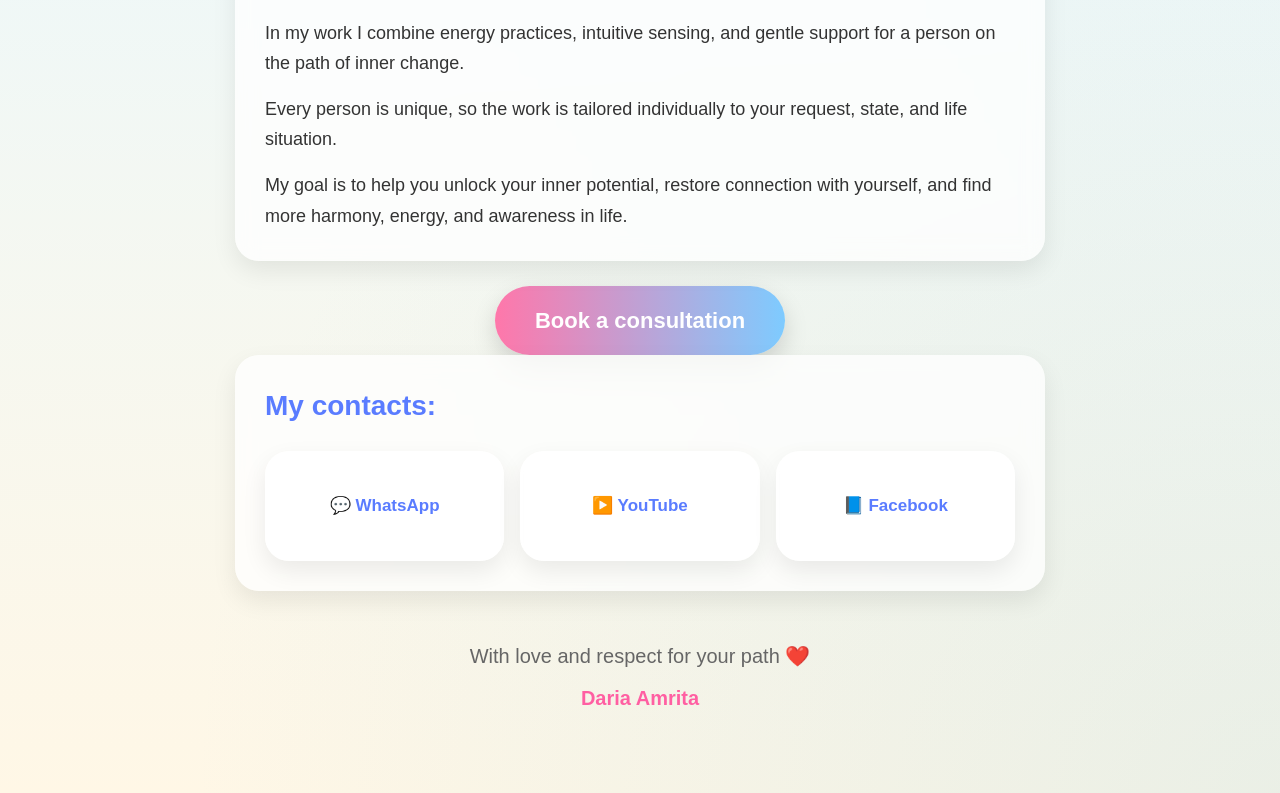
==== commit 9da4e164: "Update index.source.html" ====
--- a/index.source.html
+++ b/index.source.html
@@ -3,7 +3,7 @@
 <head>
   <meta charset="UTF-8">
   <meta name="viewport" content="width=device-width, initial-scale=1.0">
-  <meta name="description" content="Daria Amrita — emotional and energetic support, Reiki, work with Light energies. Israel.">
+  <meta name="description" content="Daria Amrita — Light guide, cosmoenergetics, Reiki practitioner. Israel.">
   <title>Daria Amrita</title>
   <script>
     (function () {
@@ -33,7 +33,7 @@
       }
     })();
   </script>
-    <link rel="stylesheet" href="styles.css">
+  <link rel="stylesheet" href="styles.css">
 </head>
 <body>
 
@@ -97,63 +97,54 @@
           data-i18n-alt="avatarAlt"
         >
         <h1 class="page-title" data-i18n="pageTitle">Daria Amrita</h1>
-        <p class="intro" data-i18n="intro">
-          Are you going through a difficult time and need heartfelt support?
-        </p>
+        <p class="tagline" data-i18n="tagline">Light guide • Cosmoenergetics • Reiki practitioner</p>
+        <div class="intro">
+          <p data-i18n="intro1">Are you going through a period of consciousness transformation and looking for a guide on this path?</p>
+          <p data-i18n="intro2">Do you want to find harmony with yourself, release limiting beliefs, and take your life to a new level?</p>
+          <p data-i18n="intro3">Do you seek to restore inner balance, fill with energy, and feel more calm, confidence, and inspiration?</p>
+          <p data-i18n="intro4">Then I will be happy to accompany you on this path.</p>
+        </div>
       </header>
-
-      <section class="card" aria-labelledby="help-title">
-        <h2 class="card__title" id="help-title" data-i18n="helpTitle">I am here to:</h2>
-        <ul class="card__list">
-          <li data-i18n="help1">Offer emotional and energetic support</li>
-          <li data-i18n="help2">Provide warm, feminine care</li>
-          <li data-i18n="help3">Share important messages and guidance</li>
-          <li data-i18n="help4">Help illuminate your path</li>
-        </ul>
-      </section>
-
-      <section class="card" aria-labelledby="about-title">
-        <h2 class="card__title" id="about-title" data-i18n="aboutTitle">A little about me</h2>
-        <p data-i18n="aboutP1">
-          I am 36, have lived in Israel since 2001. Married, mother of three wonderful sons.
-        </p>
-        <p data-i18n="aboutP2">
-          Bachelor's degree (B.A.) in healthcare systems management.
-        </p>
-      </section>
 
       <section class="card" aria-labelledby="practices-title">
         <h2 class="card__title" id="practices-title" data-i18n="practicesTitle">Practices and directions</h2>
         <ul class="card__list">
-          <li data-i18n="practice1">Cosmoenergetics practitioner</li>
+          <li data-i18n="practice1">Cosmoenergetics</li>
           <li data-i18n="practice2">Reiki energy healing</li>
           <li data-i18n="practice3">Work with Light energies</li>
-          <li data-i18n="practice4">Candles made from natural beeswax</li>
-          <li data-i18n="practice5">Energetic cleansing</li>
-          <li data-i18n="practice6">Doula</li>
+          <li data-i18n="practice4">Energetic diagnosis and cleansing</li>
         </ul>
+        <p class="card__note" data-i18n="practice5">I make natural candles from beeswax.</p>
       </section>
 
       <section class="card" aria-labelledby="audience-title">
         <h2 class="card__title" id="audience-title" data-i18n="audienceTitle">Who can I help?</h2>
         <ul class="card__list">
-          <li data-i18n="audience1">Girls and women</li>
+          <li data-i18n="audience1">Women and girls</li>
           <li data-i18n="audience2">Children</li>
-          <li data-i18n="audience3">Seniors</li>
-          <li data-i18n="audience4">
-            In life challenges and difficult periods such as pre- and post-surgery, pregnancy, postpartum, and more.
-          </li>
+          <li data-i18n="audience3">People of golden age</li>
+          <li data-i18n="audience4">Those going through difficult life situations and periods of change</li>
+          <li data-i18n="audience5">During pre-surgery preparation and post-surgery recovery</li>
+          <li data-i18n="audience6">During pregnancy and the postpartum period</li>
+          <li data-i18n="audience7">Those seeking inner harmony, calm, and a resourceful state</li>
         </ul>
       </section>
 
-      <blockquote class="quote">
-        <p data-i18n="quote">
-          “I invite you into my space so we can feel together what you need right now”
-        </p>
-      </blockquote>
+      <section class="card" aria-labelledby="about-title">
+        <h2 class="card__title" id="about-title" data-i18n="aboutTitle">About me</h2>
+        <p data-i18n="aboutP1">My name is Daria Amrita.</p>
+        <ul class="card__list card__list--roles">
+          <li data-i18n="aboutRole1">Reiki practitioner, Cosmoenergetics practitioner</li>
+          <li data-i18n="aboutRole2">Light guide</li>
+          <li data-i18n="aboutRole3">Doula</li>
+        </ul>
+        <p data-i18n="aboutP2">In my work I combine energy practices, intuitive sensing, and gentle support for a person on the path of inner change.</p>
+        <p data-i18n="aboutP3">Every person is unique, so the work is tailored individually to your request, state, and life situation.</p>
+        <p data-i18n="aboutP4">My goal is to help you unlock your inner potential, restore connection with yourself, and find more harmony, energy, and awareness in life.</p>
+      </section>
 
       <a class="button" href="#contact" data-scroll-to="contact" data-i18n="contactBtn">
-        💌 Contact me
+        Book a consultation
       </a>
 
       <section
@@ -162,15 +153,7 @@
         aria-labelledby="contact-title"
         tabindex="-1"
       >
-        <h2 class="card__title" id="contact-title" data-i18n="contactTitle">Contact</h2>
-        <p data-i18n="contactText">
-          If you need support or wish to reach me — please get in touch.
-        </p>
-        <p class="contact-card__lead" data-i18n="contactPhoneLead">Call by phone:</p>
-        <p class="contact-card__phone">
-          <a href="tel:+972504246548">050-424-6548</a>
-        </p>
-        <p class="contact-card__lead" data-i18n="contactSocialLead">Visit all contacts:</p>
+        <h2 class="card__title" id="contact-title" data-i18n="contactSocialLead">My contacts:</h2>
 
         <div class="social-grid">
           <a
@@ -198,7 +181,8 @@
       </section>
 
       <footer class="site-footer">
-        <p data-i18n="footer">Thank you with all my heart</p>
+        <p data-i18n="footer">With love and respect for your path ❤️</p>
+        <p class="site-footer__sign" data-i18n="footerSign">Daria Amrita</p>
       </footer>
 
     </main>
--- a/styles.css
+++ b/styles.css
@@ -201,10 +201,45 @@
   transition: color 0.35s ease;
 }
 
+.tagline {
+  font-size: 20px;
+  line-height: 1.5;
+  color: var(--accent);
+  font-weight: bold;
+  margin-bottom: 28px;
+  transition: color 0.35s ease;
+}
+
+.card__note {
+  margin-top: 8px;
+  line-height: 1.7;
+  font-size: 18px;
+  font-style: italic;
+}
+
+.card__list--roles {
+  margin-bottom: 15px;
+}
+
+.site-footer__sign {
+  margin-top: 12px;
+  font-weight: bold;
+  color: var(--title);
+  transition: color 0.35s ease;
+}
+
 .intro {
+  margin-bottom: 40px;
+}
+
+.intro p {
   font-size: 22px;
   line-height: 1.6;
-  margin-bottom: 40px;
+  margin-bottom: 16px;
+}
+
+.intro p:last-child {
+  margin-bottom: 0;
 }
 
 .card {
@@ -399,7 +434,15 @@
     font-size: 36px;
   }
 
-  .intro {
+  .tagline {
+    font-size: 17px;
+  }
+
+  .card__note {
+    font-size: 16px;
+  }
+
+  .intro p {
     font-size: 18px;
   }
 
